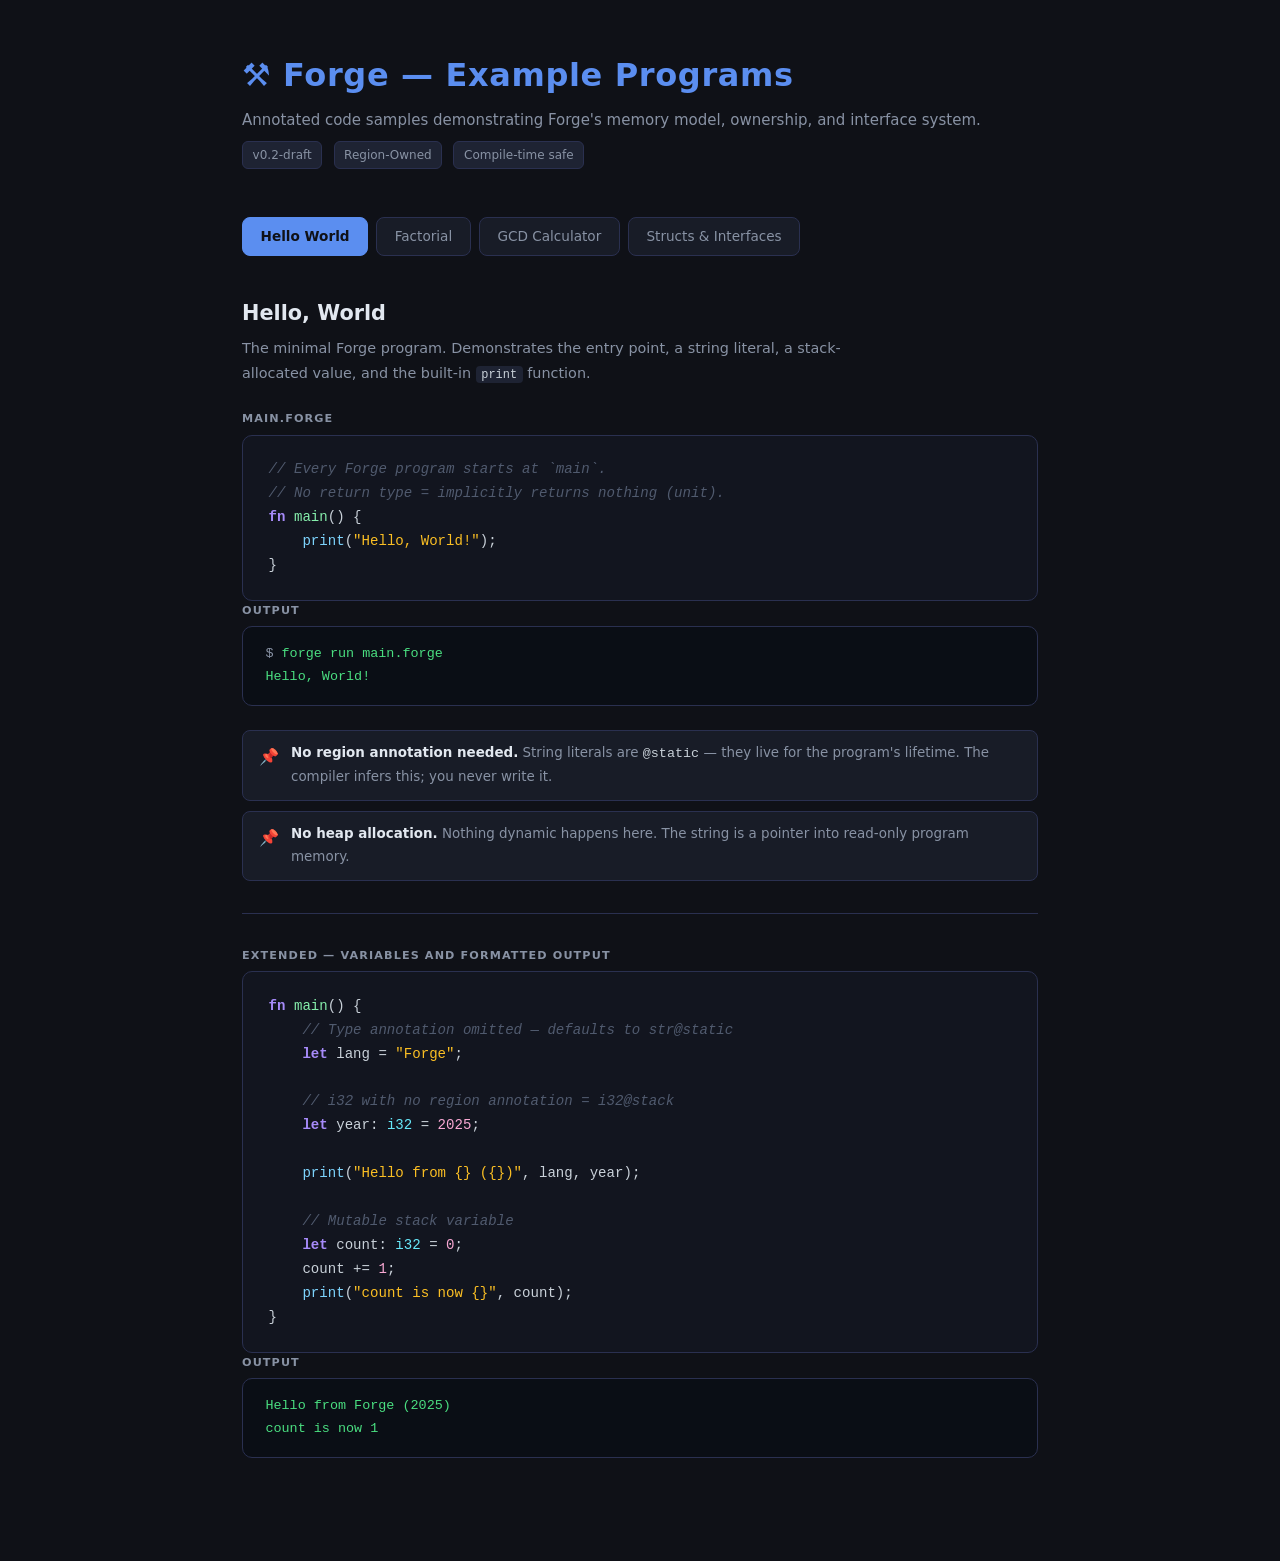
==== examples.html @ 8568c9ed "Create examples.html" ====
<!DOCTYPE html>
<html lang="en">
<head>
<meta charset="UTF-8">
<meta name="viewport" content="width=device-width, initial-scale=1.0">
<title>Forge — Example Programs</title>
<style>
  :root {
    --bg:#0f1117;--surface:#181c27;--surface2:#1e2333;--border:#2a3050;
    --accent:#5b8ef0;--accent2:#a78bfa;--green:#4ade80;--red:#f87171;
    --yellow:#fbbf24;--text:#e2e8f0;--muted:#8892a4;--code-bg:#12151f;
    --orange:#fb923c;
  }
  *{box-sizing:border-box;margin:0;padding:0}
  body{font-family:'Segoe UI',system-ui,sans-serif;background:var(--bg);color:var(--text);font-size:15px;line-height:1.7}

  /* ── layout ── */
  .page{max-width:860px;margin:0 auto;padding:3rem 2rem 5rem}

  /* ── header ── */
  .header{margin-bottom:3rem}
  .header h1{font-size:2rem;font-weight:800;color:var(--accent);letter-spacing:.02em}
  .header p{color:var(--muted);margin-top:.35rem}
  .badge{display:inline-block;background:var(--surface2);border:1px solid var(--border);border-radius:6px;padding:.15rem .6rem;font-size:.75rem;color:var(--muted);margin-right:.4rem;margin-top:.5rem}

  /* ── tabs ── */
  .tabs{display:flex;gap:.5rem;margin-bottom:2.5rem;flex-wrap:wrap}
  .tab{padding:.45rem 1.1rem;border-radius:8px;border:1px solid var(--border);background:var(--surface);color:var(--muted);cursor:pointer;font-size:.85rem;font-weight:500;transition:all .15s}
  .tab:hover{border-color:var(--accent);color:var(--text)}
  .tab.active{background:var(--accent);color:#0f1117;border-color:var(--accent);font-weight:700}

  /* ── example panels ── */
  .example{display:none}
  .example.active{display:block}

  .ex-header{margin-bottom:1.5rem}
  .ex-header h2{font-size:1.3rem;font-weight:700;color:var(--text);margin-bottom:.3rem}
  .ex-header p{color:var(--muted);font-size:.9rem;max-width:620px}

  /* ── code block ── */
  .code-wrap{position:relative;margin-bottom:1.5rem}
  .code-label{font-size:.7rem;font-weight:700;letter-spacing:.1em;text-transform:uppercase;color:var(--muted);margin-bottom:.4rem}
  pre{background:var(--code-bg);border:1px solid var(--border);border-radius:10px;padding:1.4rem 1.6rem;overflow-x:auto;font-size:.88rem;line-height:1.7;counter-reset:line}
  code{font-family:'Cascadia Code','Fira Code','Consolas',monospace;color:#c9d1d9}

  /* syntax */
  .kw {color:#a78bfa;font-weight:600}
  .ty {color:#67e8f9}
  .fn {color:#86efac}
  .cm {color:#505a6e;font-style:italic}
  .st {color:#fbbf24}
  .nm {color:#f9a8d4}
  .op {color:#94a3b8}
  .reg{color:#fb923c}
  .bi {color:#7dd3fc}  /* builtins */

  /* ── annotation callouts ── */
  .callouts{display:flex;flex-direction:column;gap:.6rem;margin-bottom:2rem}
  .callout{display:flex;gap:.75rem;align-items:flex-start;background:var(--surface);border:1px solid var(--border);border-radius:8px;padding:.7rem 1rem;font-size:.84rem}
  .callout .icon{font-size:1rem;margin-top:.05rem;flex-shrink:0}
  .callout strong{color:var(--text)}
  .callout span{color:var(--muted)}

  /* ── output box ── */
  .output{background:#0a0e15;border:1px solid var(--border);border-radius:10px;padding:1rem 1.4rem;font-family:'Cascadia Code','Fira Code',monospace;font-size:.84rem;color:var(--green);margin-bottom:1.5rem}
  .output-label{font-size:.7rem;font-weight:700;letter-spacing:.1em;text-transform:uppercase;color:var(--muted);margin-bottom:.4rem}
  .output .prompt{color:var(--muted)}

  /* ── section divider ── */
  .divider{border:none;border-top:1px solid var(--border);margin:2rem 0}

  p code{background:var(--surface2);padding:.1rem .35rem;border-radius:4px;font-size:.83em;color:#c9d1d9;font-family:'Cascadia Code','Fira Code',monospace}
</style>
</head>
<body>
<div class="page">

  <div class="header">
    <h1>&#9874; Forge — Example Programs</h1>
    <p>Annotated code samples demonstrating Forge's memory model, ownership, and interface system.</p>
    <div>
      <span class="badge">v0.2-draft</span>
      <span class="badge">Region-Owned</span>
      <span class="badge">Compile-time safe</span>
    </div>
  </div>

  <!-- TABS -->
  <div class="tabs">
    <div class="tab active" onclick="show('hello')">Hello World</div>
    <div class="tab" onclick="show('factorial')">Factorial</div>
    <div class="tab" onclick="show('gcd')">GCD Calculator</div>
    <div class="tab" onclick="show('shapes')">Structs &amp; Interfaces</div>
  </div>

  <!-- ══════════════════════════════════════════
       1. HELLO WORLD
  ══════════════════════════════════════════ -->
  <div class="example active" id="ex-hello">
    <div class="ex-header">
      <h2>Hello, World</h2>
      <p>The minimal Forge program. Demonstrates the entry point, a string literal, a stack-allocated value, and the built-in <code>print</code> function.</p>
    </div>

    <div class="code-label">main.forge</div>
    <pre><code><span class="cm">// Every Forge program starts at `main`.</span>
<span class="cm">// No return type = implicitly returns nothing (unit).</span>
<span class="kw">fn</span> <span class="fn">main</span>() {
    <span class="bi">print</span>(<span class="st">"Hello, World!"</span>);
}
</code></pre>

    <div class="output-label">Output</div>
    <div class="output"><span class="prompt">$ </span>forge run main.forge<br>Hello, World!</div>

    <div class="callouts">
      <div class="callout"><div class="icon">&#128204;</div><div><strong>No region annotation needed.</strong> <span>String literals are <code>@static</code> — they live for the program's lifetime. The compiler infers this; you never write it.</span></div></div>
      <div class="callout"><div class="icon">&#128204;</div><div><strong>No heap allocation.</strong> <span>Nothing dynamic happens here. The string is a pointer into read-only program memory.</span></div></div>
    </div>

    <hr class="divider">
    <div class="code-label">extended — variables and formatted output</div>
    <pre><code><span class="kw">fn</span> <span class="fn">main</span>() {
    <span class="cm">// Type annotation omitted — defaults to str@static</span>
    <span class="kw">let</span> lang = <span class="st">"Forge"</span>;

    <span class="cm">// i32 with no region annotation = i32@stack</span>
    <span class="kw">let</span> year: <span class="ty">i32</span> = <span class="nm">2025</span>;

    <span class="bi">print</span>(<span class="st">"Hello from {} ({})"</span>, lang, year);

    <span class="cm">// Mutable stack variable</span>
    <span class="kw">let</span> count: <span class="ty">i32</span> = <span class="nm">0</span>;
    count += <span class="nm">1</span>;
    <span class="bi">print</span>(<span class="st">"count is now {}"</span>, count);
}
</code></pre>

    <div class="output-label">Output</div>
    <div class="output">Hello from Forge (2025)<br>count is now 1</div>
  </div>

  <!-- ══════════════════════════════════════════
       2. FACTORIAL
  ══════════════════════════════════════════ -->
  <div class="example" id="ex-factorial">
    <div class="ex-header">
      <h2>Factorial</h2>
      <p>Two implementations — recursive and iterative — showing function definitions, branching, and basic arithmetic. Also demonstrates passing values vs. pointers.</p>
    </div>

    <div class="code-label">factorial_recursive.forge</div>
    <pre><code><span class="cm">// Recursive factorial.</span>
<span class="cm">// Parameters with no region = @stack by default.</span>
<span class="kw">fn</span> <span class="fn">factorial</span>(n: <span class="ty">u64</span>) -> <span class="ty">u64</span> {
    <span class="kw">if</span> n <= <span class="nm">1</span> {
        <span class="kw">return</span> <span class="nm">1</span>;
    }
    <span class="kw">return</span> n * <span class="fn">factorial</span>(n - <span class="nm">1</span>);
}

<span class="kw">fn</span> <span class="fn">main</span>() {
    <span class="kw">let</span> n: <span class="ty">u64</span> = <span class="nm">10</span>;
    <span class="kw">let</span> result = <span class="fn">factorial</span>(n);   <span class="cm">// n is copied — u64 is a value type</span>
    <span class="bi">print</span>(<span class="st">"{}! = {}"</span>, n, result);
}
</code></pre>

    <div class="output-label">Output</div>
    <div class="output">10! = 3628800</div>

    <hr class="divider">

    <div class="code-label">factorial_iterative.forge</div>
    <pre><code><span class="cm">// Iterative factorial with a mutable accumulator.</span>
<span class="kw">fn</span> <span class="fn">factorial</span>(n: <span class="ty">u64</span>) -> <span class="ty">u64</span> {
    <span class="kw">let</span> result: <span class="ty">u64</span> = <span class="nm">1</span>;   <span class="cm">// u64@stack</span>
    <span class="kw">let</span> i: <span class="ty">u64</span>      = <span class="nm">2</span>;

    <span class="kw">loop</span> {
        <span class="kw">if</span> i > n { <span class="kw">break</span>; }
        result *= i;
        i += <span class="nm">1</span>;
    }

    <span class="kw">return</span> result;
}

<span class="cm">// Accumulate a table of factorials, stored on the heap.</span>
<span class="kw">fn</span> <span class="fn">factorial_table</span>(max: <span class="ty">u64</span>) -> [<span class="ty">u64</span>]<span class="op">@</span><span class="reg">heap</span> {
    <span class="kw">let</span> table: [<span class="ty">u64</span>]<span class="op">@</span><span class="reg">heap</span> = alloc(<span class="ty">u64</span>, max + <span class="nm">1</span>);
    <span class="kw">let</span> i: <span class="ty">u64</span> = <span class="nm">0</span>;
    <span class="kw">loop</span> {
        <span class="kw">if</span> i > max { <span class="kw">break</span>; }
        table[i] = <span class="fn">factorial</span>(i);
        i += <span class="nm">1</span>;
    }
    <span class="kw">return</span> table;   <span class="cm">// ownership moves to caller — no copy</span>
}

<span class="kw">fn</span> <span class="fn">main</span>() {
    <span class="kw">let</span> tbl = <span class="fn">factorial_table</span>(<span class="nm">10</span>);   <span class="cm">// owns [u64]@heap</span>
    <span class="kw">let</span> i: <span class="ty">u64</span> = <span class="nm">0</span>;
    <span class="kw">loop</span> {
        <span class="kw">if</span> i > <span class="nm">10</span> { <span class="kw">break</span>; }
        <span class="bi">print</span>(<span class="st">"{}! = {}"</span>, i, tbl[i]);
        i += <span class="nm">1</span>;
    }
    destroy tbl;   <span class="cm">// explicit dealloc — heap memory freed here</span>
}
</code></pre>

    <div class="output-label">Output</div>
    <div class="output">0! = 1<br>1! = 1<br>2! = 2<br>3! = 6<br>4! = 24<br>5! = 120<br>6! = 720<br>7! = 5040<br>8! = 40320<br>9! = 362880<br>10! = 3628800</div>

    <div class="callouts">
      <div class="callout"><div class="icon">&#128204;</div><div><strong>Return transfers ownership.</strong> <span><code>factorial_table</code> returns a <code>[u64]@heap</code>. The heap allocation is not copied — its ownership moves to the caller. The function's local binding <code>table</code> is invalidated on <code>return</code>.</span></div></div>
      <div class="callout"><div class="icon">&#128204;</div><div><strong>Explicit destroy.</strong> <span>Heap values must be explicitly <code>destroy</code>-ed or moved. The compiler will warn on any heap value that goes out of scope without being destroyed or returned.</span></div></div>
    </div>
  </div>

  <!-- ══════════════════════════════════════════
       3. GCD
  ══════════════════════════════════════════ -->
  <div class="example" id="ex-gcd">
    <div class="ex-header">
      <h2>GCD Calculator</h2>
      <p>Euclidean algorithm in two forms. Also shows a mutable-pointer version that updates a result in place, demonstrating <code>*T</code> borrow semantics.</p>
    </div>

    <div class="code-label">gcd.forge</div>
    <pre><code><span class="cm">// Classic Euclidean GCD — pure value semantics.</span>
<span class="cm">// Both parameters are u64@stack (default).</span>
<span class="kw">fn</span> <span class="fn">gcd</span>(a: <span class="ty">u64</span>, b: <span class="ty">u64</span>) -> <span class="ty">u64</span> {
    <span class="kw">loop</span> {
        <span class="kw">if</span> b == <span class="nm">0</span> { <span class="kw">return</span> a; }
        <span class="kw">let</span> tmp = b;
        b = a % b;
        a = tmp;
    }
}

<span class="cm">// LCM derived from GCD — shows composing pure functions.</span>
<span class="kw">fn</span> <span class="fn">lcm</span>(a: <span class="ty">u64</span>, b: <span class="ty">u64</span>) -> <span class="ty">u64</span> {
    <span class="kw">return</span> (a / <span class="fn">gcd</span>(a, b)) * b;   <span class="cm">// divide first to avoid overflow</span>
}

<span class="kw">fn</span> <span class="fn">main</span>() {
    <span class="kw">let</span> pairs: [<span class="ty">u64</span>] = [<span class="nm">48</span>, <span class="nm">18</span>,  <span class="nm">100</span>, <span class="nm">75</span>,  <span class="nm">0</span>, <span class="nm">7</span>,  <span class="nm">13</span>, <span class="nm">7</span>];
    <span class="kw">let</span> i: <span class="ty">u64</span> = <span class="nm">0</span>;

    <span class="kw">loop</span> {
        <span class="kw">if</span> i >= <span class="nm">8</span> { <span class="kw">break</span>; }
        <span class="kw">let</span> a = pairs[i];
        <span class="kw">let</span> b = pairs[i + <span class="nm">1</span>];
        <span class="bi">print</span>(<span class="st">"gcd({}, {}) = {}  lcm = {}"</span>, a, b, <span class="fn">gcd</span>(a, b), <span class="fn">lcm</span>(a, b));
        i += <span class="nm">2</span>;
    }
}
</code></pre>

    <div class="output-label">Output</div>
    <div class="output">gcd(48, 18) = 6  lcm = 144<br>gcd(100, 75) = 25  lcm = 300<br>gcd(0, 7) = 7  lcm = 0<br>gcd(13, 7) = 1  lcm = 91</div>

    <hr class="divider">

    <div class="code-label">gcd_inplace.forge — pointer receiver demo</div>
    <pre><code><span class="cm">// In-place version: result is written through a mutable pointer.</span>
<span class="cm">// Shows *T@stack borrow — caller keeps ownership of `out`.</span>
<span class="kw">fn</span> <span class="fn">gcd_into</span>(a: <span class="ty">u64</span>, b: <span class="ty">u64</span>, out: <span class="op">*</span><span class="ty">u64</span>) {
    <span class="kw">loop</span> {
        <span class="kw">if</span> b == <span class="nm">0</span> { <span class="op">*</span>out = a; <span class="kw">return</span>; }
        <span class="kw">let</span> tmp = b;
        b = a % b;
        a = tmp;
    }
}

<span class="kw">fn</span> <span class="fn">main</span>() {
    <span class="kw">let</span> result: <span class="ty">u64</span> = <span class="nm">0</span>;   <span class="cm">// u64@stack — lives here</span>

    <span class="fn">gcd_into</span>(<span class="nm">56</span>, <span class="nm">98</span>, &amp;result); <span class="cm">// mutable borrow of `result`</span>
                               <span class="cm">// borrow ends after this call</span>
    <span class="bi">print</span>(<span class="st">"gcd = {}"</span>, result);  <span class="cm">// ✓ result is valid — borrow is over</span>
}
</code></pre>

    <div class="output-label">Output</div>
    <div class="output">gcd = 14</div>

    <div class="callouts">
      <div class="callout"><div class="icon">&#128204;</div><div><strong>Borrow ends at last use.</strong> <span>The mutable borrow <code>&amp;result</code> passed to <code>gcd_into</code> is dead the moment the call returns. The <code>print</code> on the next line reads <code>result</code> directly — no conflict.</span></div></div>
      <div class="callout"><div class="icon">&#128204;</div><div><strong><code>*out = a</code> dereferences to write.</strong> <span>Inside <code>gcd_into</code>, <code>out</code> is a <code>*u64@stack</code>. Writing through it with <code>*out = a</code> is a normal mutable-pointer write — no unsafe block needed.</span></div></div>
    </div>
  </div>

  <!-- ══════════════════════════════════════════
       4. STRUCTS & INTERFACES
  ══════════════════════════════════════════ -->
  <div class="example" id="ex-shapes">
    <div class="ex-header">
      <h2>Structs &amp; Interfaces</h2>
      <p>A geometry system with two shapes, a shared <code>Shape</code> interface, Go-style method receivers, and both static and dynamic dispatch.</p>
    </div>

    <div class="code-label">shapes.forge — type definitions</div>
    <pre><code><span class="cm">// ── Structs ──────────────────────────────────────────</span>

<span class="kw">struct</span> <span class="ty">Circle</span> {
    radius: <span class="ty">f64</span>,
}

<span class="kw">struct</span> <span class="ty">Rect</span> {
    width:  <span class="ty">f64</span>,
    height: <span class="ty">f64</span>,
}

<span class="cm">// ── Interface ─────────────────────────────────────────</span>
<span class="cm">// Any type with `area` and `perimeter` methods satisfies Shape.</span>
<span class="cm">// No `implements` keyword — satisfaction is implicit.</span>

<span class="kw">interface</span> <span class="ty">Shape</span> {
    <span class="kw">fn</span> <span class="fn">area</span>(self) -> <span class="ty">f64</span>;
    <span class="kw">fn</span> <span class="fn">perimeter</span>(self) -> <span class="ty">f64</span>;
    <span class="kw">fn</span> <span class="fn">describe</span>(self) -> <span class="ty">str</span>;
}

<span class="cm">// ── Methods on Circle ─────────────────────────────────</span>
<span class="cm">// Value receiver: `self` is a copy of the Circle.</span>

<span class="kw">fn</span> (<span class="ty">Circle</span>) <span class="fn">area</span>(self) -> <span class="ty">f64</span> {
    <span class="kw">return</span> <span class="nm">3.14159265</span> * self.radius * self.radius;
}

<span class="kw">fn</span> (<span class="ty">Circle</span>) <span class="fn">perimeter</span>(self) -> <span class="ty">f64</span> {
    <span class="kw">return</span> <span class="nm">2.0</span> * <span class="nm">3.14159265</span> * self.radius;
}

<span class="kw">fn</span> (<span class="ty">Circle</span>) <span class="fn">describe</span>(self) -> <span class="ty">str</span> {
    <span class="kw">return</span> <span class="bi">fmt</span>(<span class="st">"Circle(r={})"</span>, self.radius);
}

<span class="cm">// Pointer receiver: mutates the Circle in place.</span>
<span class="kw">fn</span> (<span class="op">*</span><span class="ty">Circle</span>) <span class="fn">scale</span>(self, factor: <span class="ty">f64</span>) {
    self.radius *= factor;
}

<span class="cm">// ── Methods on Rect ───────────────────────────────────</span>

<span class="kw">fn</span> (<span class="ty">Rect</span>) <span class="fn">area</span>(self) -> <span class="ty">f64</span> {
    <span class="kw">return</span> self.width * self.height;
}

<span class="kw">fn</span> (<span class="ty">Rect</span>) <span class="fn">perimeter</span>(self) -> <span class="ty">f64</span> {
    <span class="kw">return</span> <span class="nm">2.0</span> * (self.width + self.height);
}

<span class="kw">fn</span> (<span class="ty">Rect</span>) <span class="fn">describe</span>(self) -> <span class="ty">str</span> {
    <span class="kw">return</span> <span class="bi">fmt</span>(<span class="st">"Rect({}x{})"</span>, self.width, self.height);
}

<span class="kw">fn</span> (<span class="op">*</span><span class="ty">Rect</span>) <span class="fn">scale</span>(self, factor: <span class="ty">f64</span>) {
    self.width  *= factor;
    self.height *= factor;
}
</code></pre>

    <hr class="divider">

    <div class="code-label">shapes.forge — static dispatch via generic constraint</div>
    <pre><code><span class="cm">// T must satisfy Shape — resolved at compile time (monomorphized).</span>
<span class="cm">// Separate compiled versions for Circle and Rect — zero overhead.</span>
<span class="kw">fn</span> <span class="fn">print_info</span>&lt;<span class="ty">T</span>: <span class="ty">Shape</span>&gt;(s: <span class="ty">T</span>) {
    <span class="bi">print</span>(<span class="st">"{}"</span>,          s.<span class="fn">describe</span>());
    <span class="bi">print</span>(<span class="st">"  area      = {:.4}"</span>, s.<span class="fn">area</span>());
    <span class="bi">print</span>(<span class="st">"  perimeter = {:.4}"</span>, s.<span class="fn">perimeter</span>());
}

<span class="cm">// Constraint can also be a type constraint group.</span>
<span class="cm">// `Scalable` is any type that has both Shape methods and scale().</span>
<span class="kw">interface</span> <span class="ty">Scalable</span> {
    <span class="kw">fn</span> <span class="fn">area</span>(self)      -> <span class="ty">f64</span>;
    <span class="kw">fn</span> <span class="fn">perimeter</span>(self) -> <span class="ty">f64</span>;
    <span class="kw">fn</span> <span class="fn">describe</span>(self)  -> <span class="ty">str</span>;
    <span class="kw">fn</span> <span class="fn">scale</span>(<span class="op">*</span>self, factor: <span class="ty">f64</span>);  <span class="cm">// pointer receiver required</span>
}

<span class="kw">fn</span> <span class="fn">scale_and_print</span>&lt;<span class="ty">T</span>: <span class="ty">Scalable</span>&gt;(s: <span class="op">*</span><span class="ty">T</span>, factor: <span class="ty">f64</span>) {
    s.<span class="fn">scale</span>(factor);                       <span class="cm">// mutates in place</span>
    <span class="bi">print</span>(<span class="st">"{} after scale({})"</span>, s.<span class="fn">describe</span>(), factor);
    <span class="bi">print</span>(<span class="st">"  new area = {:.4}"</span>, s.<span class="fn">area</span>());
}
</code></pre>

    <hr class="divider">

    <div class="code-label">shapes.forge — dynamic dispatch via interface value</div>
    <pre><code><span class="cm">// `Shape` used as a concrete type = dynamic dispatch (vtable).</span>
<span class="cm">// `shapes` is a slice of interface values — each may be a different type.</span>
<span class="kw">fn</span> <span class="fn">total_area</span>(shapes: [<span class="ty">Shape</span>]) -> <span class="ty">f64</span> {
    <span class="kw">let</span> sum: <span class="ty">f64</span> = <span class="nm">0.0</span>;
    <span class="kw">let</span> i: <span class="ty">u64</span>   = <span class="nm">0</span>;
    <span class="kw">loop</span> {
        <span class="kw">if</span> i >= <span class="bi">len</span>(shapes) { <span class="kw">break</span>; }
        sum += shapes[i].<span class="fn">area</span>();   <span class="cm">// vtable call — type resolved at runtime</span>
        i += <span class="nm">1</span>;
    }
    <span class="kw">return</span> sum;
}
</code></pre>

    <hr class="divider">

    <div class="code-label">shapes.forge — main</div>
    <pre><code><span class="kw">fn</span> <span class="fn">main</span>() {
    <span class="cm">// Stack-allocated structs — no @heap needed for simple local use.</span>
    <span class="kw">let</span> c: <span class="ty">Circle</span> = <span class="ty">Circle</span>{ .radius = <span class="nm">5.0</span> };
    <span class="kw">let</span> r: <span class="ty">Rect</span>   = <span class="ty">Rect</span>  { .width = <span class="nm">4.0</span>, .height = <span class="nm">6.0</span> };

    <span class="cm">// Static dispatch — compiler generates Circle-specific code.</span>
    <span class="fn">print_info</span>(c);
    <span class="fn">print_info</span>(r);

    <span class="bi">print</span>(<span class="st">"---"</span>);

    <span class="cm">// Pointer receiver — scale() mutates in place.</span>
    <span class="cm">// Compiler auto-takes &amp;c and &amp;r (auto-reference rule).</span>
    <span class="fn">scale_and_print</span>(&amp;c, <span class="nm">2.0</span>);
    <span class="fn">scale_and_print</span>(&amp;r, <span class="nm">0.5</span>);

    <span class="bi">print</span>(<span class="st">"---"</span>);

    <span class="cm">// Dynamic dispatch — mixed slice of Shape interface values.</span>
    <span class="kw">let</span> shapes: [<span class="ty">Shape</span>] = [c, r];   <span class="cm">// c and r are boxed into interface values</span>
    <span class="bi">print</span>(<span class="st">"total area = {:.4}"</span>, <span class="fn">total_area</span>(shapes));

    <span class="kw">let</span> i: <span class="ty">u64</span> = <span class="nm">0</span>;
    <span class="kw">loop</span> {
        <span class="kw">if</span> i >= <span class="bi">len</span>(shapes) { <span class="kw">break</span>; }
        <span class="bi">print</span>(<span class="st">"  {}"</span>, shapes[i].<span class="fn">describe</span>());
        i += <span class="nm">1</span>;
    }
}
</code></pre>

    <div class="output-label">Output</div>
    <div class="output">Circle(r=5)<br>  area      = 78.5398<br>  perimeter = 31.4159<br>Rect(4x6)<br>  area      = 24.0000<br>  perimeter = 20.0000<br>---<br>Circle(r=10) after scale(2)<br>  new area = 314.1593<br>Rect(2x3) after scale(0.5)<br>  new area = 6.0000<br>---<br>total area = 320.1593<br>  Circle(r=10)<br>  Rect(2x3)</div>

    <div class="callouts">
      <div class="callout"><div class="icon">&#128204;</div><div><strong>No <code>implements</code> declaration.</strong> <span><code>Circle</code> and <code>Rect</code> satisfy <code>Shape</code> automatically because they have the right methods. The compiler checks this at the call site.</span></div></div>
      <div class="callout"><div class="icon">&#128204;</div><div><strong>Static vs. dynamic dispatch.</strong> <span><code>print_info&lt;T: Shape&gt;</code> is monomorphized — one compiled copy per concrete type, zero vtable overhead. <code>total_area([Shape])</code> uses a vtable — necessary because the slice holds mixed types.</span></div></div>
      <div class="callout"><div class="icon">&#128204;</div><div><strong>Auto-reference on pointer receivers.</strong> <span><code>scale_and_print(&amp;c, 2.0)</code> passes a <code>*Circle@stack</code>. Inside the function, calling <code>s.scale(factor)</code> routes to <code>fn (*Circle) scale</code> — no explicit dereference needed.</span></div></div>
      <div class="callout"><div class="icon">&#128204;</div><div><strong>Stack allocation is the default.</strong> <span><code>c</code> and <code>r</code> live entirely on the stack. No heap allocation occurs until they are boxed into the <code>[Shape]</code> interface slice.</span></div></div>
    </div>
  </div>

</div>

<script>
  function show(name) {
    document.querySelectorAll('.example').forEach(e => e.classList.remove('active'));
    document.querySelectorAll('.tab').forEach(t => t.classList.remove('active'));
    document.getElementById('ex-' + name).classList.add('active');
    event.target.classList.add('active');
  }
</script>
</body>
</html>
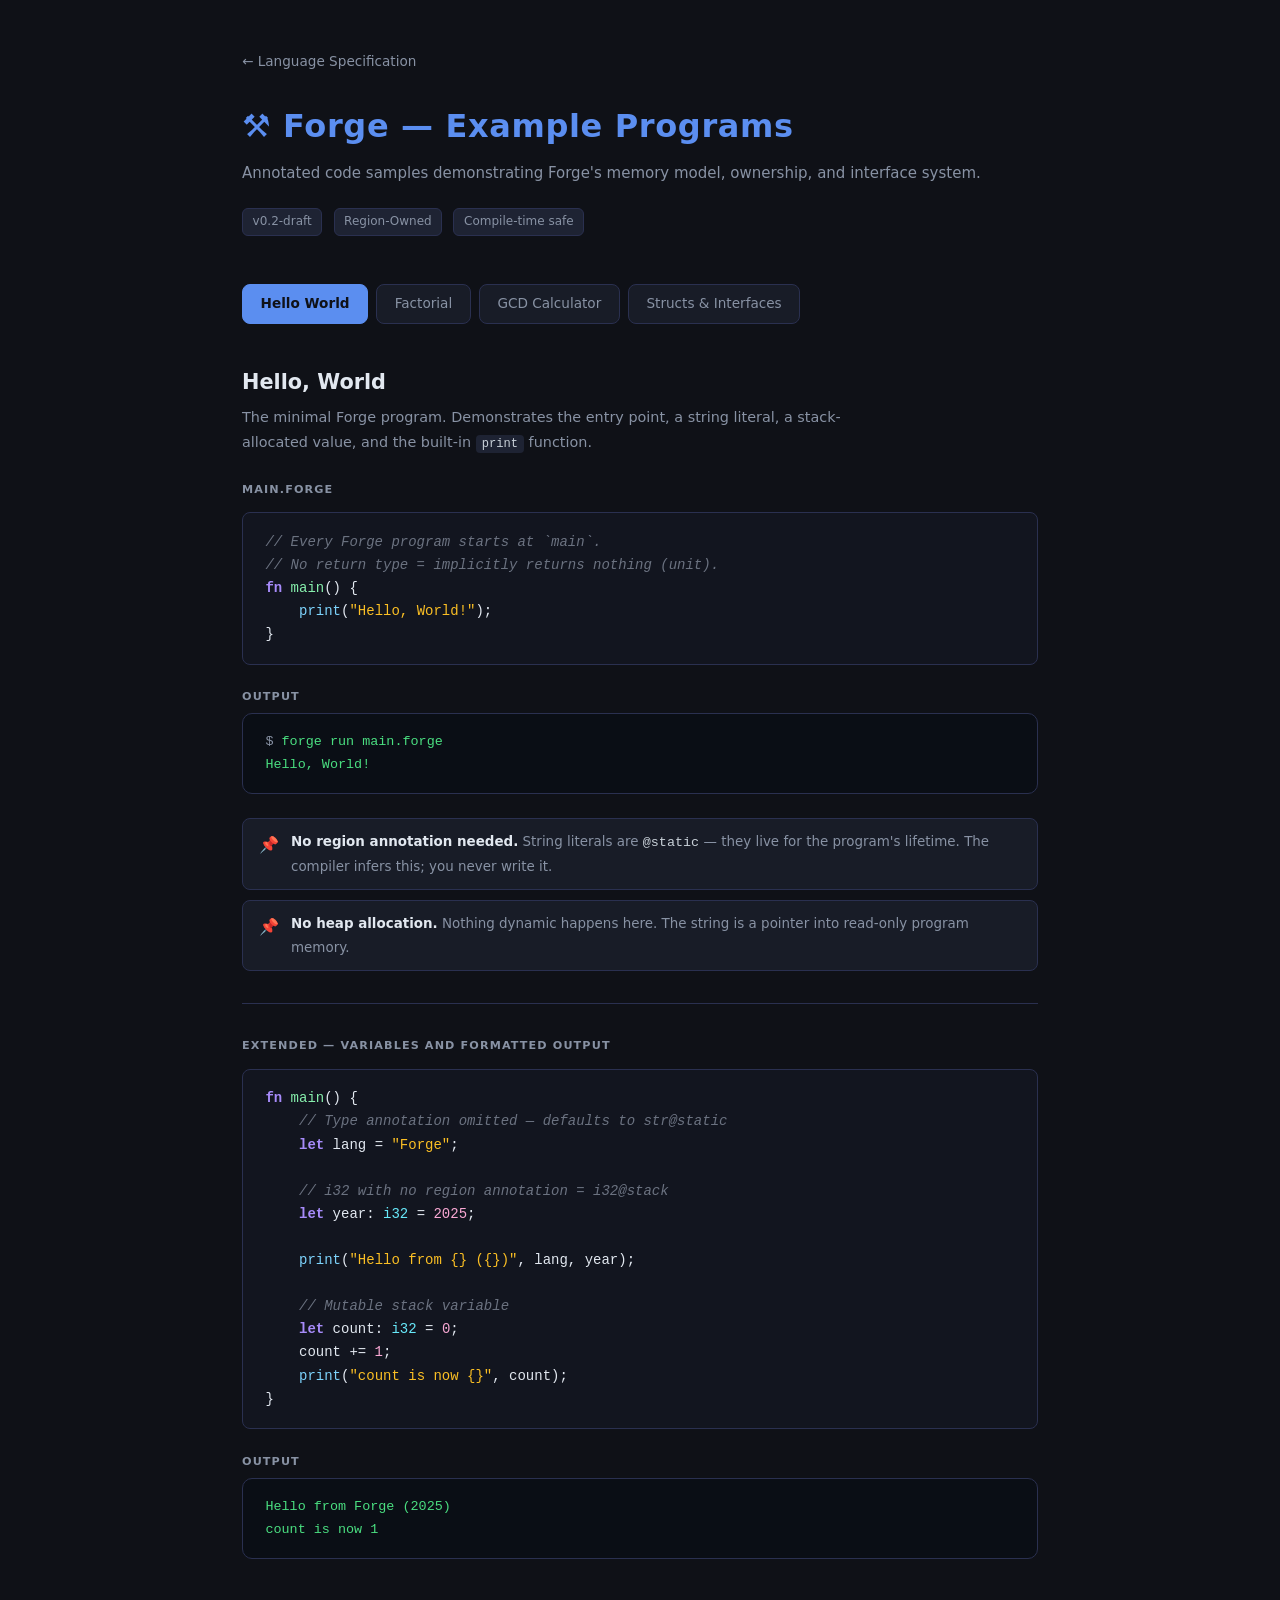
==== commit 62113541: "Create responsive static website from index.html and examples.html Co-authored-by: itsfuad <49100463" ====
--- a/examples.html
+++ b/examples.html
@@ -4,76 +4,12 @@
 <meta charset="UTF-8">
 <meta name="viewport" content="width=device-width, initial-scale=1.0">
 <title>Forge — Example Programs</title>
-<style>
-  :root {
-    --bg:#0f1117;--surface:#181c27;--surface2:#1e2333;--border:#2a3050;
-    --accent:#5b8ef0;--accent2:#a78bfa;--green:#4ade80;--red:#f87171;
-    --yellow:#fbbf24;--text:#e2e8f0;--muted:#8892a4;--code-bg:#12151f;
-    --orange:#fb923c;
-  }
-  *{box-sizing:border-box;margin:0;padding:0}
-  body{font-family:'Segoe UI',system-ui,sans-serif;background:var(--bg);color:var(--text);font-size:15px;line-height:1.7}
-
-  /* ── layout ── */
-  .page{max-width:860px;margin:0 auto;padding:3rem 2rem 5rem}
-
-  /* ── header ── */
-  .header{margin-bottom:3rem}
-  .header h1{font-size:2rem;font-weight:800;color:var(--accent);letter-spacing:.02em}
-  .header p{color:var(--muted);margin-top:.35rem}
-  .badge{display:inline-block;background:var(--surface2);border:1px solid var(--border);border-radius:6px;padding:.15rem .6rem;font-size:.75rem;color:var(--muted);margin-right:.4rem;margin-top:.5rem}
-
-  /* ── tabs ── */
-  .tabs{display:flex;gap:.5rem;margin-bottom:2.5rem;flex-wrap:wrap}
-  .tab{padding:.45rem 1.1rem;border-radius:8px;border:1px solid var(--border);background:var(--surface);color:var(--muted);cursor:pointer;font-size:.85rem;font-weight:500;transition:all .15s}
-  .tab:hover{border-color:var(--accent);color:var(--text)}
-  .tab.active{background:var(--accent);color:#0f1117;border-color:var(--accent);font-weight:700}
-
-  /* ── example panels ── */
-  .example{display:none}
-  .example.active{display:block}
-
-  .ex-header{margin-bottom:1.5rem}
-  .ex-header h2{font-size:1.3rem;font-weight:700;color:var(--text);margin-bottom:.3rem}
-  .ex-header p{color:var(--muted);font-size:.9rem;max-width:620px}
-
-  /* ── code block ── */
-  .code-wrap{position:relative;margin-bottom:1.5rem}
-  .code-label{font-size:.7rem;font-weight:700;letter-spacing:.1em;text-transform:uppercase;color:var(--muted);margin-bottom:.4rem}
-  pre{background:var(--code-bg);border:1px solid var(--border);border-radius:10px;padding:1.4rem 1.6rem;overflow-x:auto;font-size:.88rem;line-height:1.7;counter-reset:line}
-  code{font-family:'Cascadia Code','Fira Code','Consolas',monospace;color:#c9d1d9}
-
-  /* syntax */
-  .kw {color:#a78bfa;font-weight:600}
-  .ty {color:#67e8f9}
-  .fn {color:#86efac}
-  .cm {color:#505a6e;font-style:italic}
-  .st {color:#fbbf24}
-  .nm {color:#f9a8d4}
-  .op {color:#94a3b8}
-  .reg{color:#fb923c}
-  .bi {color:#7dd3fc}  /* builtins */
-
-  /* ── annotation callouts ── */
-  .callouts{display:flex;flex-direction:column;gap:.6rem;margin-bottom:2rem}
-  .callout{display:flex;gap:.75rem;align-items:flex-start;background:var(--surface);border:1px solid var(--border);border-radius:8px;padding:.7rem 1rem;font-size:.84rem}
-  .callout .icon{font-size:1rem;margin-top:.05rem;flex-shrink:0}
-  .callout strong{color:var(--text)}
-  .callout span{color:var(--muted)}
-
-  /* ── output box ── */
-  .output{background:#0a0e15;border:1px solid var(--border);border-radius:10px;padding:1rem 1.4rem;font-family:'Cascadia Code','Fira Code',monospace;font-size:.84rem;color:var(--green);margin-bottom:1.5rem}
-  .output-label{font-size:.7rem;font-weight:700;letter-spacing:.1em;text-transform:uppercase;color:var(--muted);margin-bottom:.4rem}
-  .output .prompt{color:var(--muted)}
-
-  /* ── section divider ── */
-  .divider{border:none;border-top:1px solid var(--border);margin:2rem 0}
-
-  p code{background:var(--surface2);padding:.1rem .35rem;border-radius:4px;font-size:.83em;color:#c9d1d9;font-family:'Cascadia Code','Fira Code',monospace}
-</style>
+<link rel="stylesheet" href="styles.css">
 </head>
 <body>
 <div class="page">
+
+  <a class="back-link" href="index.html">&#8592; Language Specification</a>
 
   <div class="header">
     <h1>&#9874; Forge — Example Programs</h1>
@@ -87,10 +23,10 @@
 
   <!-- TABS -->
   <div class="tabs">
-    <div class="tab active" onclick="show('hello')">Hello World</div>
-    <div class="tab" onclick="show('factorial')">Factorial</div>
-    <div class="tab" onclick="show('gcd')">GCD Calculator</div>
-    <div class="tab" onclick="show('shapes')">Structs &amp; Interfaces</div>
+    <button class="tab active" onclick="show('hello',this)">Hello World</button>
+    <button class="tab" onclick="show('factorial',this)">Factorial</button>
+    <button class="tab" onclick="show('gcd',this)">GCD Calculator</button>
+    <button class="tab" onclick="show('shapes',this)">Structs &amp; Interfaces</button>
   </div>
 
   <!-- ══════════════════════════════════════════
@@ -457,11 +393,11 @@
 </div>
 
 <script>
-  function show(name) {
+  function show(name, el) {
     document.querySelectorAll('.example').forEach(e => e.classList.remove('active'));
     document.querySelectorAll('.tab').forEach(t => t.classList.remove('active'));
     document.getElementById('ex-' + name).classList.add('active');
-    event.target.classList.add('active');
+    el.classList.add('active');
   }
 </script>
 </body>
--- a/styles.css
+++ b/styles.css
@@ -0,0 +1,273 @@
+/* ══════════════════════════════════════════
+   Forge Language Website — Shared Styles
+══════════════════════════════════════════ */
+
+/* ── CSS Variables ── */
+:root {
+  --bg:       #0f1117;
+  --surface:  #181c27;
+  --surface2: #1e2333;
+  --border:   #2a3050;
+  --accent:   #5b8ef0;
+  --accent2:  #a78bfa;
+  --green:    #4ade80;
+  --red:      #f87171;
+  --yellow:   #fbbf24;
+  --text:     #e2e8f0;
+  --muted:    #8892a4;
+  --code-bg:  #12151f;
+  --orange:   #fb923c;
+}
+
+/* ── Reset ── */
+*, *::before, *::after { box-sizing: border-box; margin: 0; padding: 0; }
+
+body {
+  font-family: 'Segoe UI', system-ui, sans-serif;
+  background: var(--bg);
+  color: var(--text);
+  line-height: 1.75;
+  font-size: 15px;
+}
+
+/* ── Typography ── */
+h1 { font-size: 2.2rem; font-weight: 800; color: var(--accent); margin-bottom: .4rem; }
+h2 { font-size: 1.4rem; font-weight: 700; color: var(--text); margin: 3rem 0 1rem; padding-bottom: .5rem; border-bottom: 1px solid var(--border); }
+h3 { font-size: 1.05rem; font-weight: 600; color: var(--accent2); margin: 2rem 0 .6rem; }
+p  { margin-bottom: .85rem; }
+ul, ol { margin: .4rem 0 .9rem 1.5rem; }
+li { margin-bottom: .3rem; }
+strong { color: #fff; }
+hr { border: none; border-top: 1px solid var(--border); margin: 2.5rem 0; }
+
+/* ── Inline code ── */
+p code, li code, td code {
+  background: var(--surface2);
+  padding: .12rem .38rem;
+  border-radius: 4px;
+  font-size: .84em;
+  color: #c9d1d9;
+  font-family: 'Cascadia Code', 'Fira Code', 'Consolas', monospace;
+}
+
+/* ── Code blocks ── */
+pre {
+  background: var(--code-bg);
+  border: 1px solid var(--border);
+  border-radius: 8px;
+  padding: 1.1rem 1.4rem;
+  overflow-x: auto;
+  margin: .8rem 0 1.4rem;
+  font-size: .875rem;
+  line-height: 1.65;
+}
+code {
+  font-family: 'Cascadia Code', 'Fira Code', 'Consolas', monospace;
+  color: #c9d1d9;
+}
+pre code { color: inherit; }
+
+/* ── Syntax highlighting ── */
+.kw  { color: #a78bfa; font-weight: 600; }
+.ty  { color: #67e8f9; }
+.fn  { color: #86efac; }
+.cm  { color: #6b7280; font-style: italic; }
+.st  { color: #fbbf24; }
+.op  { color: #f9a8d4; }
+.reg { color: #fb923c; }
+.err { color: #f87171; }
+.nm  { color: #f9a8d4; }
+.bi  { color: #7dd3fc; }
+.tok  { color: var(--green);  font-weight: 700; }
+.tno  { color: var(--red);    font-weight: 700; }
+.tcond{ color: var(--yellow); font-weight: 700; }
+
+/* ── Tables ── */
+table { width: 100%; border-collapse: collapse; margin: .8rem 0 1.4rem; font-size: .875rem; }
+th { background: var(--surface2); color: var(--accent); font-weight: 600; padding: .55rem .9rem; text-align: left; border-bottom: 2px solid var(--border); }
+td { padding: .5rem .9rem; border-bottom: 1px solid var(--border); vertical-align: top; }
+tr:hover td { background: var(--surface2); }
+
+/* ── Info boxes ── */
+.box { border-radius: 8px; padding: .9rem 1.2rem; margin: 1.1rem 0; border-left: 3px solid; }
+.box.rule { background: #0d1f3c; border-color: var(--accent); }
+.box.warn { background: #1f1200; border-color: var(--yellow); }
+.box.note { background: #1a1425; border-color: var(--accent2); }
+.box p:last-child { margin-bottom: 0; }
+.bt { font-size: .72rem; font-weight: 700; letter-spacing: .1em; text-transform: uppercase; margin-bottom: .35rem; }
+.box.rule .bt { color: var(--accent); }
+.box.warn .bt { color: var(--yellow); }
+.box.note .bt { color: var(--accent2); }
+
+/* ── Two-column code grid ── */
+.two { display: grid; grid-template-columns: 1fr 1fr; gap: 1rem; margin: .8rem 0; }
+.two pre { margin: 0; }
+.lbl { font-size: .72rem; font-weight: 700; letter-spacing: .08em; text-transform: uppercase; margin-bottom: .3rem; }
+.lbl.ok  { color: var(--green); }
+.lbl.err { color: var(--red); }
+
+/* ══════════════════════════════
+   SPEC PAGE  (index.html)
+══════════════════════════════ */
+
+/* hamburger toggle — hidden on wide screens */
+.nav-toggle {
+  display: none;
+  position: fixed;
+  top: .85rem;
+  left: .85rem;
+  z-index: 200;
+  background: var(--surface2);
+  border: 1px solid var(--border);
+  border-radius: 8px;
+  padding: .45rem .65rem;
+  cursor: pointer;
+  color: var(--text);
+  font-size: 1.15rem;
+  line-height: 1;
+}
+/* semi-transparent overlay behind open sidebar on mobile */
+.nav-overlay {
+  display: none;
+  position: fixed;
+  inset: 0;
+  background: rgba(0, 0, 0, .5);
+  z-index: 90;
+}
+.nav-overlay.open { display: block; }
+
+.layout { display: flex; min-height: 100vh; }
+
+nav {
+  width: 272px;
+  min-width: 272px;
+  background: var(--surface);
+  border-right: 1px solid var(--border);
+  padding: 2rem 0;
+  position: sticky;
+  top: 0;
+  height: 100vh;
+  overflow-y: auto;
+  transition: transform .25s;
+}
+nav .logo { padding: 0 1.5rem 1.5rem; border-bottom: 1px solid var(--border); margin-bottom: 1rem; }
+nav .logo h1 { font-size: 1.25rem; font-weight: 700; color: var(--accent); letter-spacing: .05em; }
+nav .logo span { font-size: .75rem; color: var(--muted); }
+nav a { display: block; padding: .3rem 1.5rem; color: var(--muted); text-decoration: none; font-size: .83rem; transition: color .15s; }
+nav a:hover { color: var(--text); }
+nav a.hd { color: var(--muted); font-weight: 600; font-size: .74rem; letter-spacing: .08em; text-transform: uppercase; padding-top: 1.2rem; cursor: default; }
+nav a.sub { padding-left: 2.25rem; }
+nav a.ext { color: var(--accent); }
+nav a.ext:hover { color: #fff; }
+
+main {
+  flex: 1;
+  padding: 3rem 4rem;
+  max-width: 920px;
+}
+
+.subtitle { color: var(--muted); font-size: 1rem; margin-bottom: 1.75rem; }
+.vbar { display: inline-flex; gap: 1.5rem; align-items: center; background: var(--surface2); border: 1px solid var(--border); border-radius: 8px; padding: .5rem 1rem; margin-bottom: 2.5rem; font-size: .8rem; color: var(--muted); flex-wrap: wrap; }
+.vbar span strong { color: var(--accent); }
+.sn { display: inline-block; background: var(--accent); color: #0f1117; font-size: .68rem; font-weight: 800; padding: .08rem .42rem; border-radius: 4px; margin-right: .45rem; vertical-align: middle; }
+.sn.ec { background: var(--red); }
+.grammar { background: var(--code-bg); border: 1px solid var(--border); border-radius: 8px; padding: 1.1rem 1.4rem; font-family: 'Cascadia Code', 'Fira Code', monospace; font-size: .83rem; line-height: 1.85; color: #c9d1d9; white-space: pre; overflow-x: auto; }
+
+/* ══════════════════════════════
+   EXAMPLES PAGE  (examples.html)
+══════════════════════════════ */
+
+.page { max-width: 860px; margin: 0 auto; padding: 3rem 2rem 5rem; }
+
+.back-link {
+  display: inline-flex;
+  align-items: center;
+  gap: .35rem;
+  color: var(--muted);
+  text-decoration: none;
+  font-size: .85rem;
+  margin-bottom: 1.5rem;
+  transition: color .15s;
+}
+.back-link:hover { color: var(--text); }
+
+.header { margin-bottom: 3rem; }
+.header h1 { font-size: 2rem; font-weight: 800; color: var(--accent); letter-spacing: .02em; }
+/* override shared h2 margin inside examples header */
+.ex-header h2 { font-size: 1.3rem; margin: 0 0 .3rem; padding-bottom: 0; border-bottom: none; }
+.header p { color: var(--muted); margin-top: .35rem; }
+.badge { display: inline-block; background: var(--surface2); border: 1px solid var(--border); border-radius: 6px; padding: .15rem .6rem; font-size: .75rem; color: var(--muted); margin-right: .4rem; margin-top: .5rem; }
+
+.tabs { display: flex; gap: .5rem; margin-bottom: 2.5rem; flex-wrap: wrap; }
+.tab { padding: .45rem 1.1rem; border-radius: 8px; border: 1px solid var(--border); background: var(--surface); color: var(--muted); cursor: pointer; font-size: .85rem; font-weight: 500; transition: all .15s; user-select: none; font-family: inherit; line-height: inherit; }
+.tab:hover { border-color: var(--accent); color: var(--text); }
+.tab.active { background: var(--accent); color: #0f1117; border-color: var(--accent); font-weight: 700; }
+
+.example { display: none; }
+.example.active { display: block; }
+
+.ex-header { margin-bottom: 1.5rem; }
+.ex-header p { color: var(--muted); font-size: .9rem; max-width: 620px; margin-bottom: 0; }
+
+.code-wrap { position: relative; margin-bottom: 1.5rem; }
+.code-label { font-size: .7rem; font-weight: 700; letter-spacing: .1em; text-transform: uppercase; color: var(--muted); margin-bottom: .4rem; }
+
+.callouts { display: flex; flex-direction: column; gap: .6rem; margin-bottom: 2rem; }
+.callout { display: flex; gap: .75rem; align-items: flex-start; background: var(--surface); border: 1px solid var(--border); border-radius: 8px; padding: .7rem 1rem; font-size: .84rem; }
+.callout .icon { font-size: 1rem; margin-top: .05rem; flex-shrink: 0; }
+.callout strong { color: var(--text); }
+.callout span { color: var(--muted); }
+
+.output { background: #0a0e15; border: 1px solid var(--border); border-radius: 10px; padding: 1rem 1.4rem; font-family: 'Cascadia Code', 'Fira Code', monospace; font-size: .84rem; color: var(--green); margin-bottom: 1.5rem; }
+.output-label { font-size: .7rem; font-weight: 700; letter-spacing: .1em; text-transform: uppercase; color: var(--muted); margin-bottom: .4rem; }
+.output .prompt { color: var(--muted); }
+.divider { border: none; border-top: 1px solid var(--border); margin: 2rem 0; }
+
+/* ══════════════════════════════
+   RESPONSIVE BREAKPOINTS
+══════════════════════════════ */
+
+/* ── Tablet / narrow desktop: slide-in sidebar ── */
+@media (max-width: 900px) {
+  main { padding: 2.5rem 2rem; }
+}
+
+@media (max-width: 768px) {
+  /* show hamburger button */
+  .nav-toggle { display: flex; align-items: center; justify-content: center; }
+
+  /* sidebar slides off-screen */
+  nav {
+    position: fixed;
+    left: 0;
+    top: 0;
+    z-index: 100;
+    transform: translateX(-100%);
+    height: 100vh;
+  }
+  nav.open { transform: translateX(0); }
+
+  /* main takes full width, offset top for hamburger button */
+  main { padding: 1.5rem 1.25rem; max-width: 100%; padding-top: 3.5rem; }
+
+  h1 { font-size: 1.65rem; }
+  h2 { font-size: 1.2rem; margin: 2rem 0 .75rem; }
+
+  .grammar { font-size: .78rem; }
+}
+
+/* ── Mobile ── */
+@media (max-width: 640px) {
+  /* stack two-column code grids */
+  .two { grid-template-columns: 1fr; }
+
+  pre { padding: .85rem 1rem; font-size: .82rem; }
+  table { font-size: .8rem; }
+  th, td { padding: .4rem .6rem; }
+
+  /* examples page */
+  .page { padding: 1.5rem 1rem 3rem; }
+  .tabs { gap: .35rem; }
+  .tab { padding: .38rem .75rem; font-size: .8rem; }
+  .header h1 { font-size: 1.6rem; }
+}
